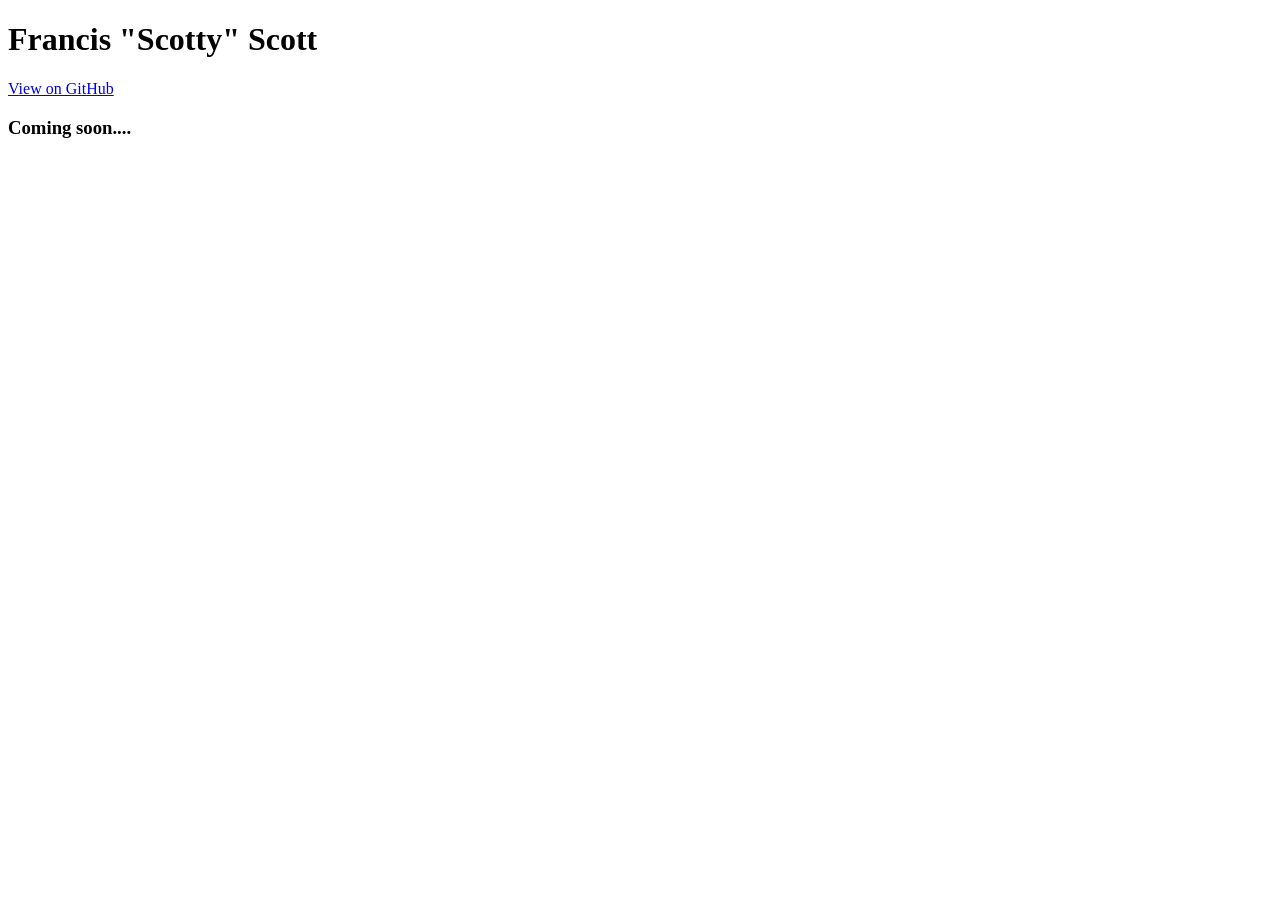
==== index.html @ 2405017f "Replace master branch with page content via GitHub" ====
<!DOCTYPE html>
<html>
  <head>
    <meta charset='utf-8'>
    <meta http-equiv="X-UA-Compatible" content="chrome=1">

    <link rel="stylesheet" type="text/css" href="stylesheets/stylesheet.css" media="screen">
    <link rel="stylesheet" type="text/css" href="stylesheets/github-dark.css" media="screen">
    <link rel="stylesheet" type="text/css" href="stylesheets/print.css" media="print">

    <title>Francis &quot;Scotty&quot; Scott by fwscott</title>
  </head>

  <body>

    <header>
      <div class="container">
        <h1>Francis &quot;Scotty&quot; Scott</h1>
        <h2></h2>

        <section id="downloads">
          <a href="https://github.com/fwscott" class="btn btn-github"><span class="icon"></span>View on GitHub</a>
        </section>
      </div>
    </header>

    <div class="container">
      <section id="main_content">
        <h3>
<a id="coming-soon" class="anchor" href="#coming-soon" aria-hidden="true"><span class="octicon octicon-link"></span></a>Coming soon....</h3>
      </section>
    </div>

              <script type="text/javascript">
            var gaJsHost = (("https:" == document.location.protocol) ? "https://ssl." : "http://www.");
            document.write(unescape("%3Cscript src='" + gaJsHost + "google-analytics.com/ga.js' type='text/javascript'%3E%3C/script%3E"));
          </script>
          <script type="text/javascript">
            try {
              var pageTracker = _gat._getTracker("UA-170474-1");
            pageTracker._trackPageview();
            } catch(err) {}
          </script>

  </body>
</html>
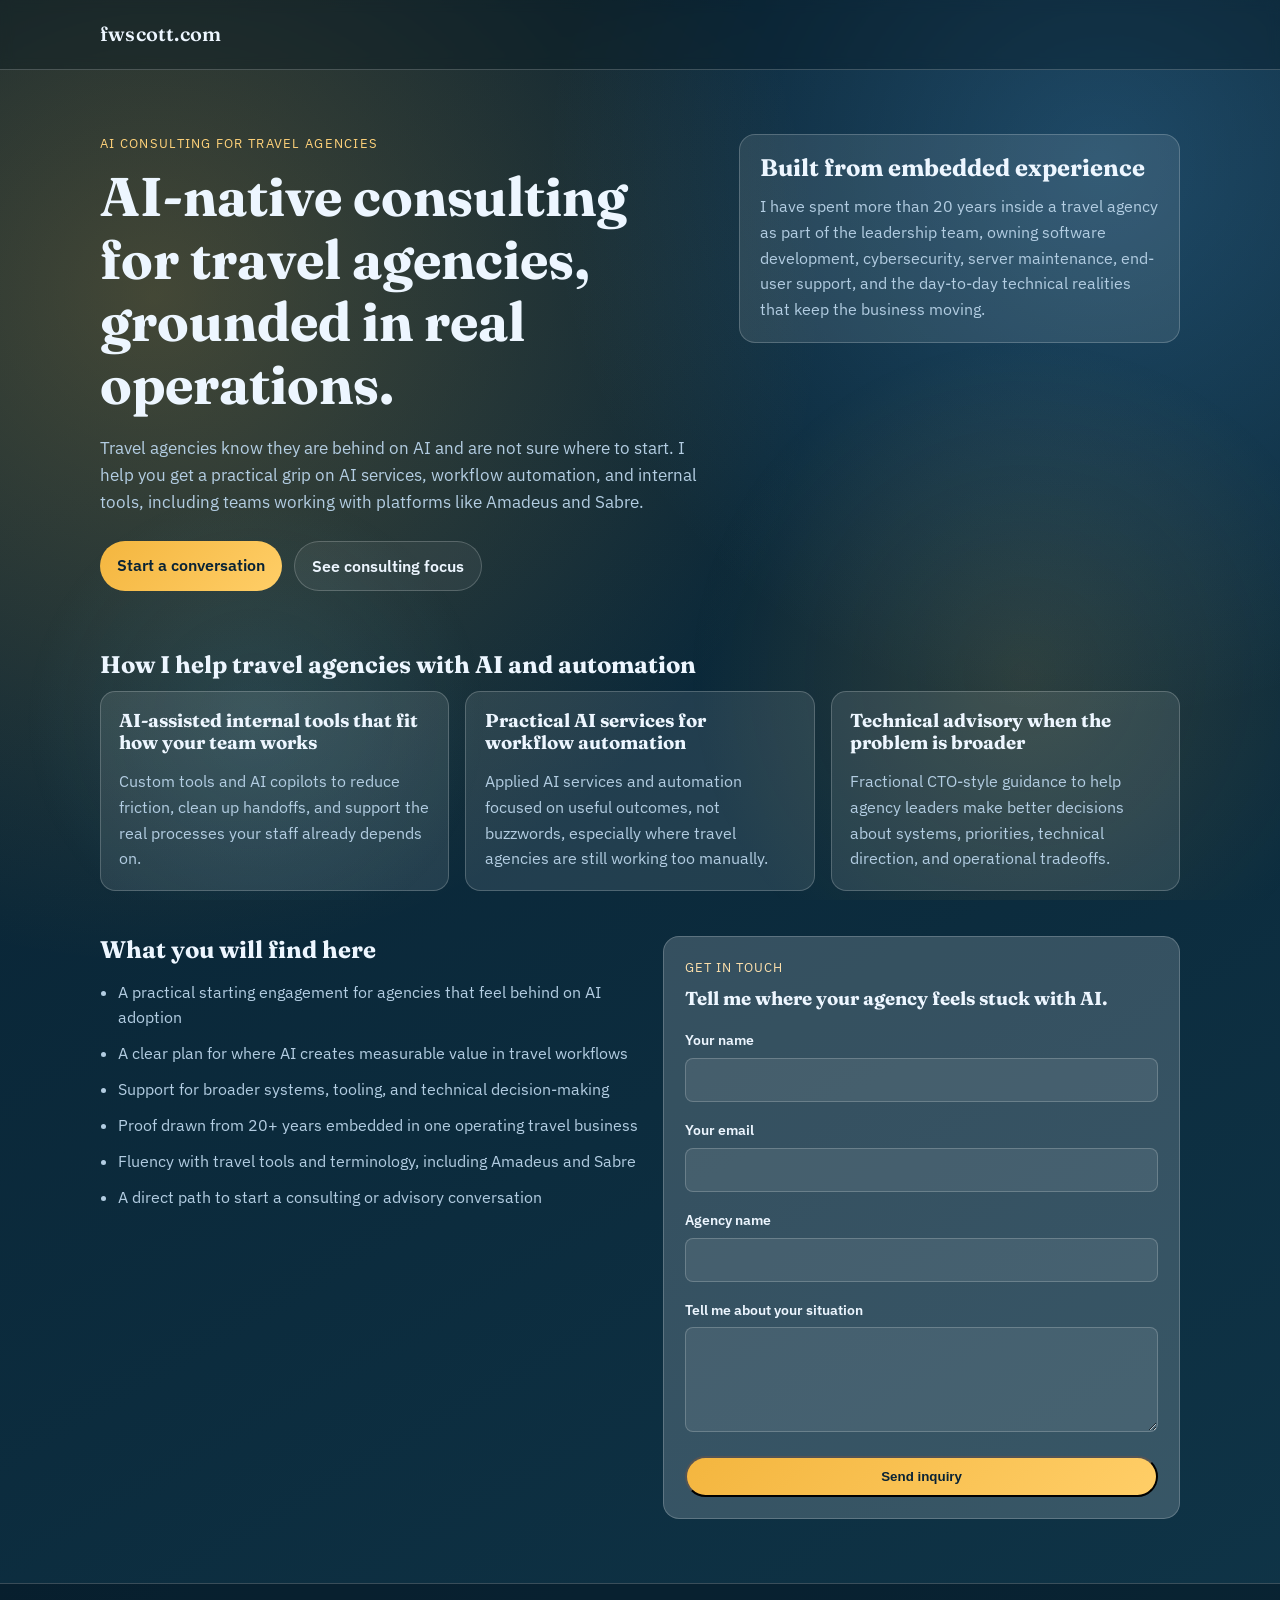
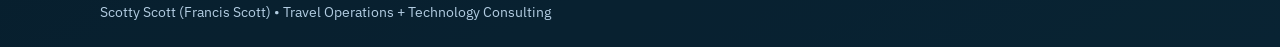
==== commit bab72937: "add consuting" ====
--- a/index.html
+++ b/index.html
@@ -1,46 +1,36 @@
 <!DOCTYPE html>
-<html>
-  <head>
-    <meta charset='utf-8'>
-    <meta http-equiv="X-UA-Compatible" content="chrome=1">
+<html lang="en">
 
-    <link rel="stylesheet" type="text/css" href="stylesheets/stylesheet.css" media="screen">
-    <link rel="stylesheet" type="text/css" href="stylesheets/github-dark.css" media="screen">
-    <link rel="stylesheet" type="text/css" href="stylesheets/print.css" media="print">
+<head>
+  <meta charset="utf-8">
+  <meta name="viewport" content="width=device-width, initial-scale=1">
+  <meta http-equiv="X-UA-Compatible" content="chrome=1">
+  <meta name="description"
+    content="Scotty Scott (Francis Scott) provides AI-native consulting for travel agencies, combining practical AI services with workflow automation, internal tools, and technical advisory.">
+  <meta name="robots" content="index,follow">
+  <meta name="theme-color" content="#151515">
+  <meta property="og:type" content="website">
+  <meta property="og:site_name" content="fwscott.com">
+  <meta property="og:title" content="Scotty Scott | Travel Technology and Consulting">
+  <meta property="og:description"
+    content="AI-native consulting for travel agencies and product work focused on practical systems, automation, advisory, and measurable outcomes.">
+  <meta property="og:url" content="https://www.fwscott.com/">
+  <meta name="twitter:card" content="summary">
+  <meta name="twitter:title" content="Scotty Scott | Travel Technology and Consulting">
+  <meta name="twitter:description"
+    content="AI-native consulting for travel agencies and product work focused on practical systems, automation, advisory, and measurable outcomes.">
+  <link rel="canonical" href="https://www.fwscott.com/">
 
-    <title>Francis &quot;Scotty&quot; Scott by fwscott</title>
-  </head>
+  <link rel="stylesheet" type="text/css" href="stylesheets/stylesheet.css" media="screen">
+  <link rel="stylesheet" type="text/css" href="stylesheets/github-dark.css" media="screen">
+  <link rel="stylesheet" type="text/css" href="stylesheets/print.css" media="print">
 
-  <body>
+  <title>Scotty Scott | Travel Technology and Consulting</title>
+  <meta http-equiv="refresh" content="0; url=/consulting/">
+</head>
 
-    <header>
-      <div class="container">
-        <h1>Francis &quot;Scotty&quot; Scott</h1>
-        <h2></h2>
+<body>
+  <p>Redirecting to <a href="/consulting/">consulting page</a>...</p>
+</body>
 
-        <section id="downloads">
-          <a href="https://github.com/fwscott" class="btn btn-github"><span class="icon"></span>View on GitHub</a>
-        </section>
-      </div>
-    </header>
-
-    <div class="container">
-      <section id="main_content">
-        <h3>
-<a id="coming-soon" class="anchor" href="#coming-soon" aria-hidden="true"><span class="octicon octicon-link"></span></a>Coming soon....</h3>
-      </section>
-    </div>
-
-              <script type="text/javascript">
-            var gaJsHost = (("https:" == document.location.protocol) ? "https://ssl." : "http://www.");
-            document.write(unescape("%3Cscript src='" + gaJsHost + "google-analytics.com/ga.js' type='text/javascript'%3E%3C/script%3E"));
-          </script>
-          <script type="text/javascript">
-            try {
-              var pageTracker = _gat._getTracker("UA-170474-1");
-            pageTracker._trackPageview();
-            } catch(err) {}
-          </script>
-
-  </body>
-</html>
+</html>
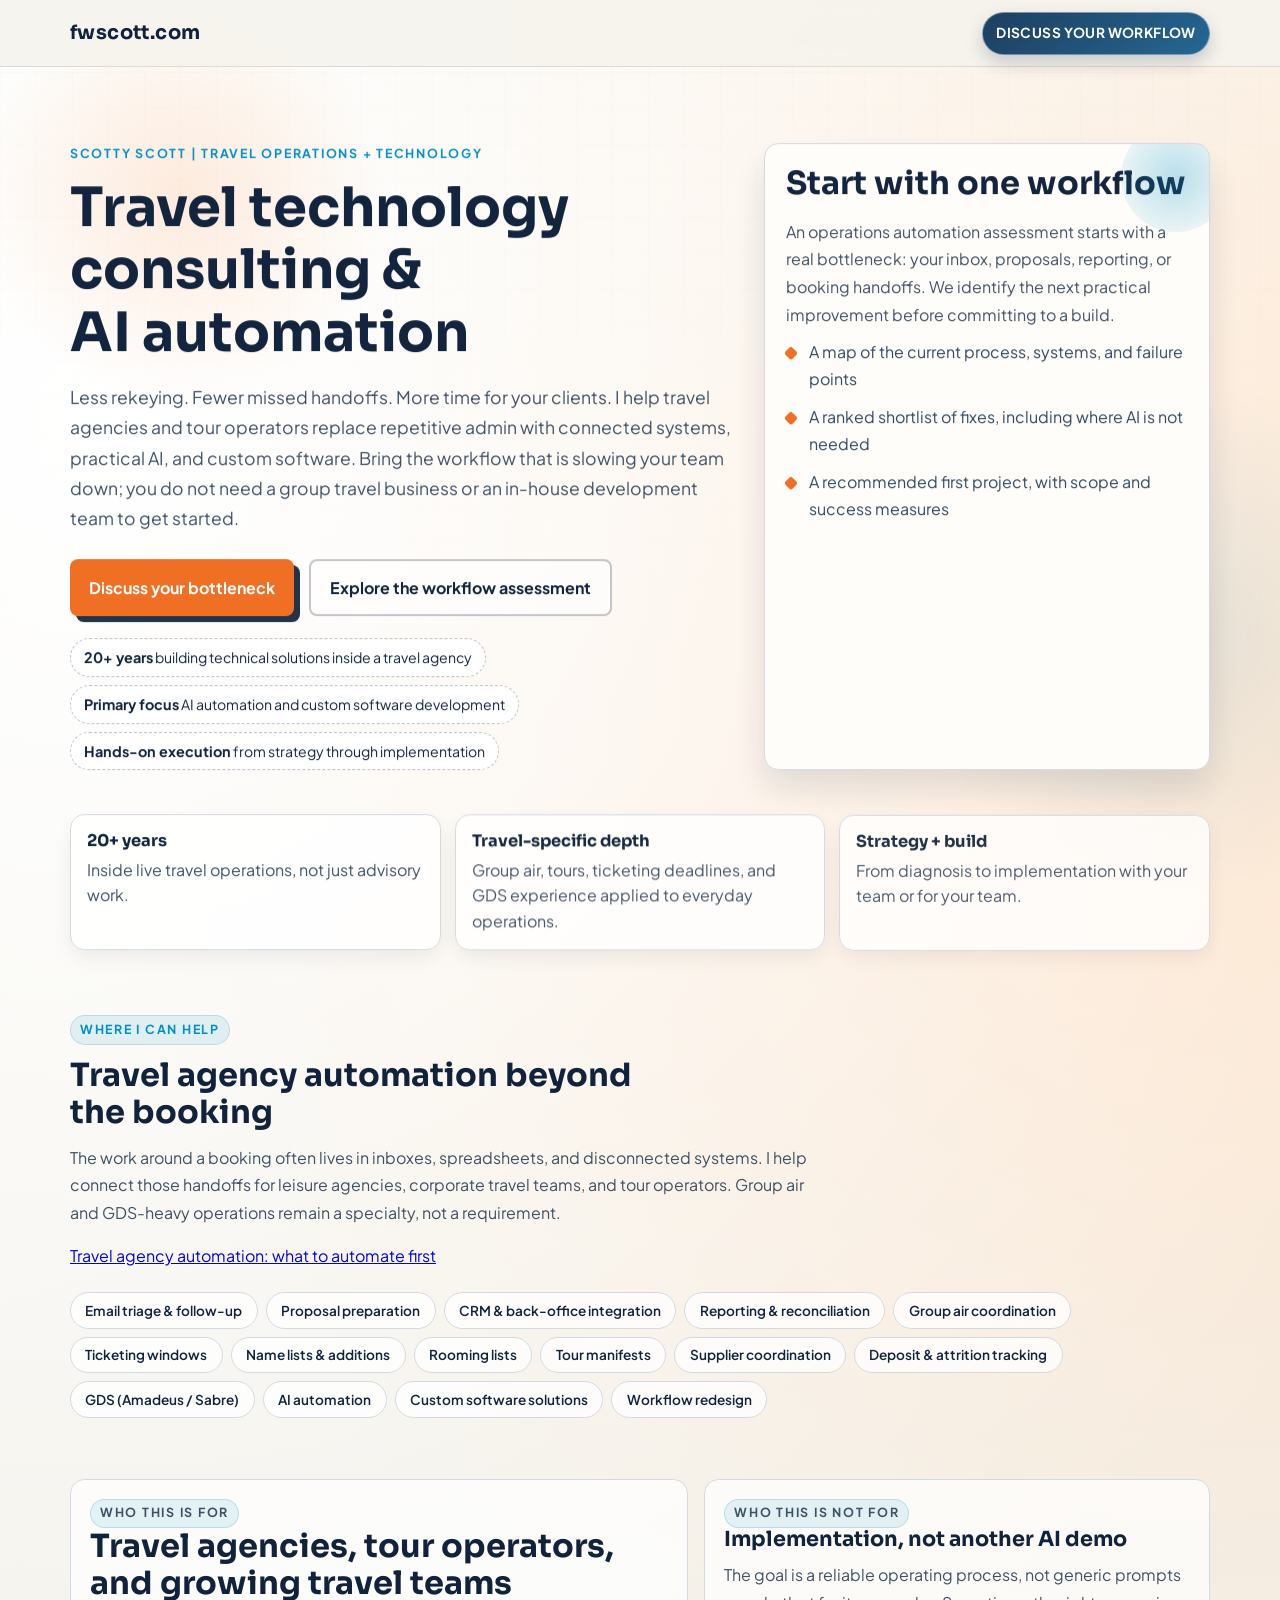
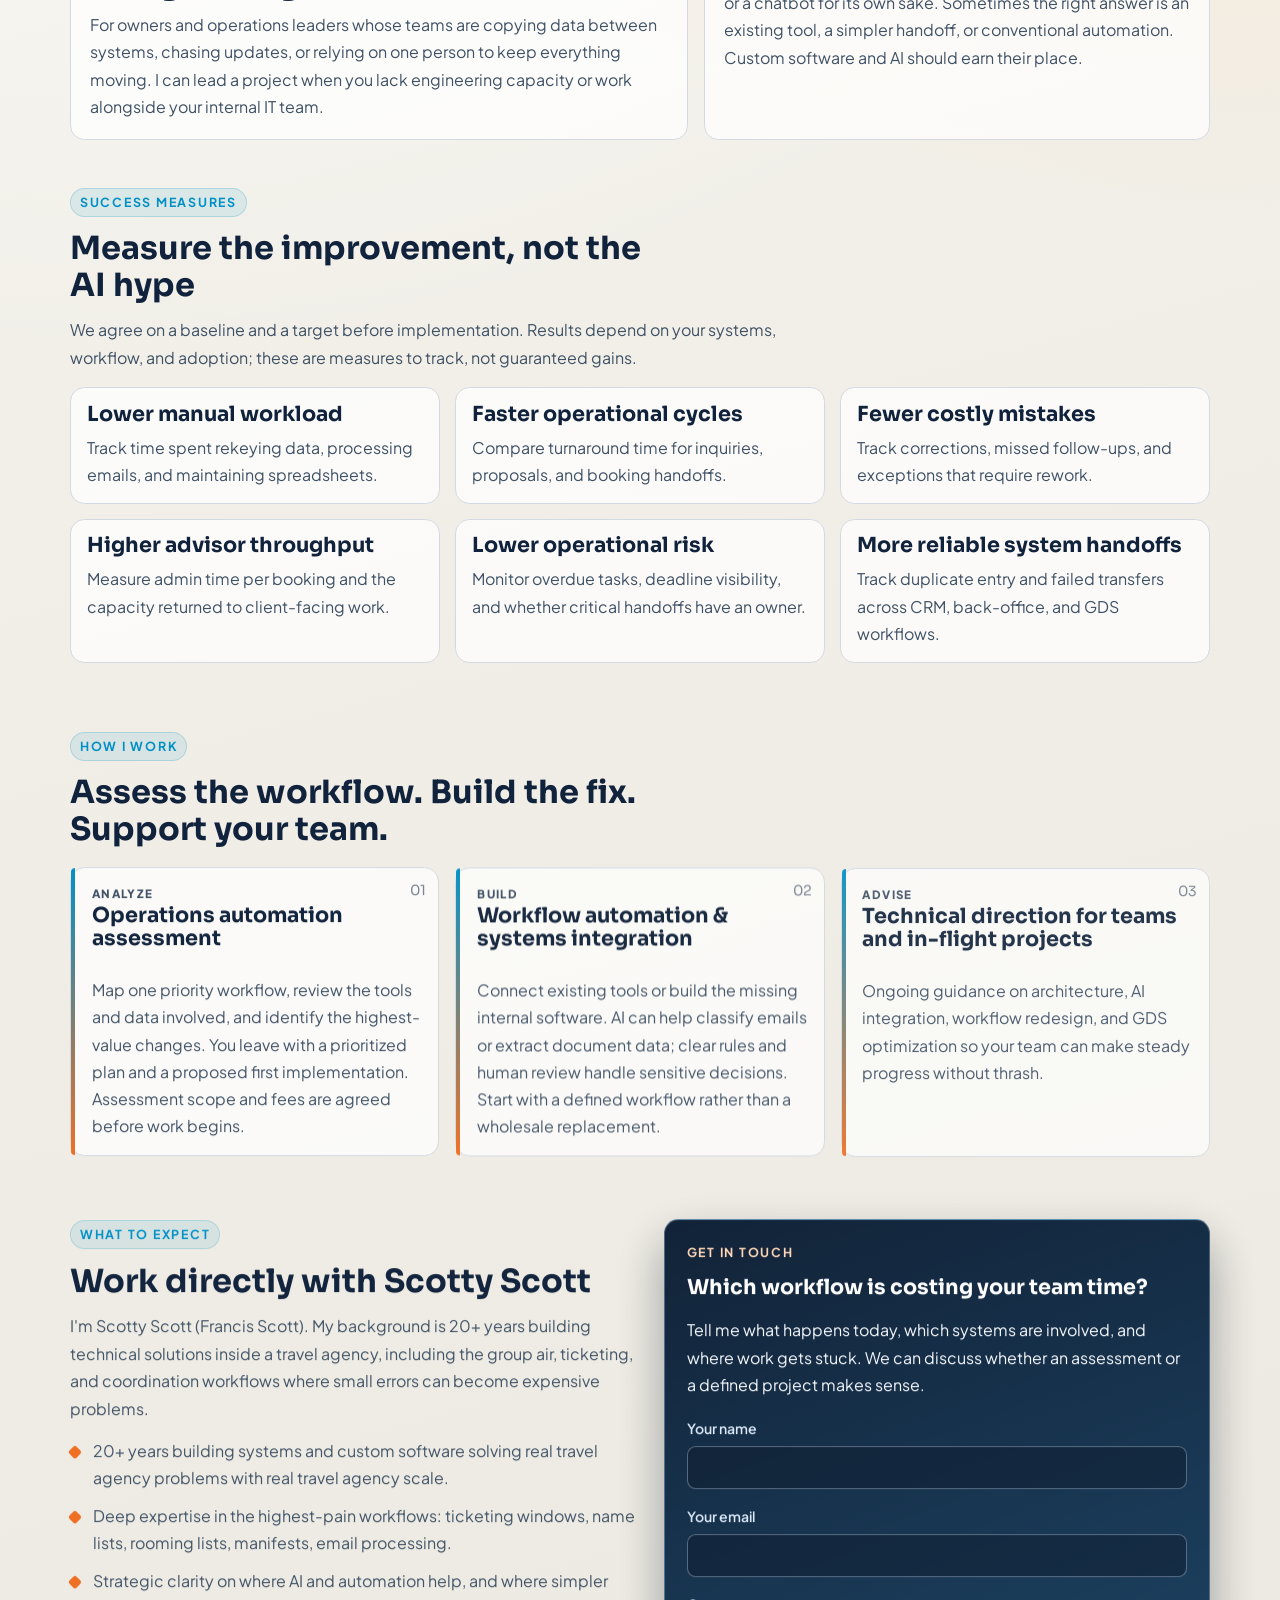
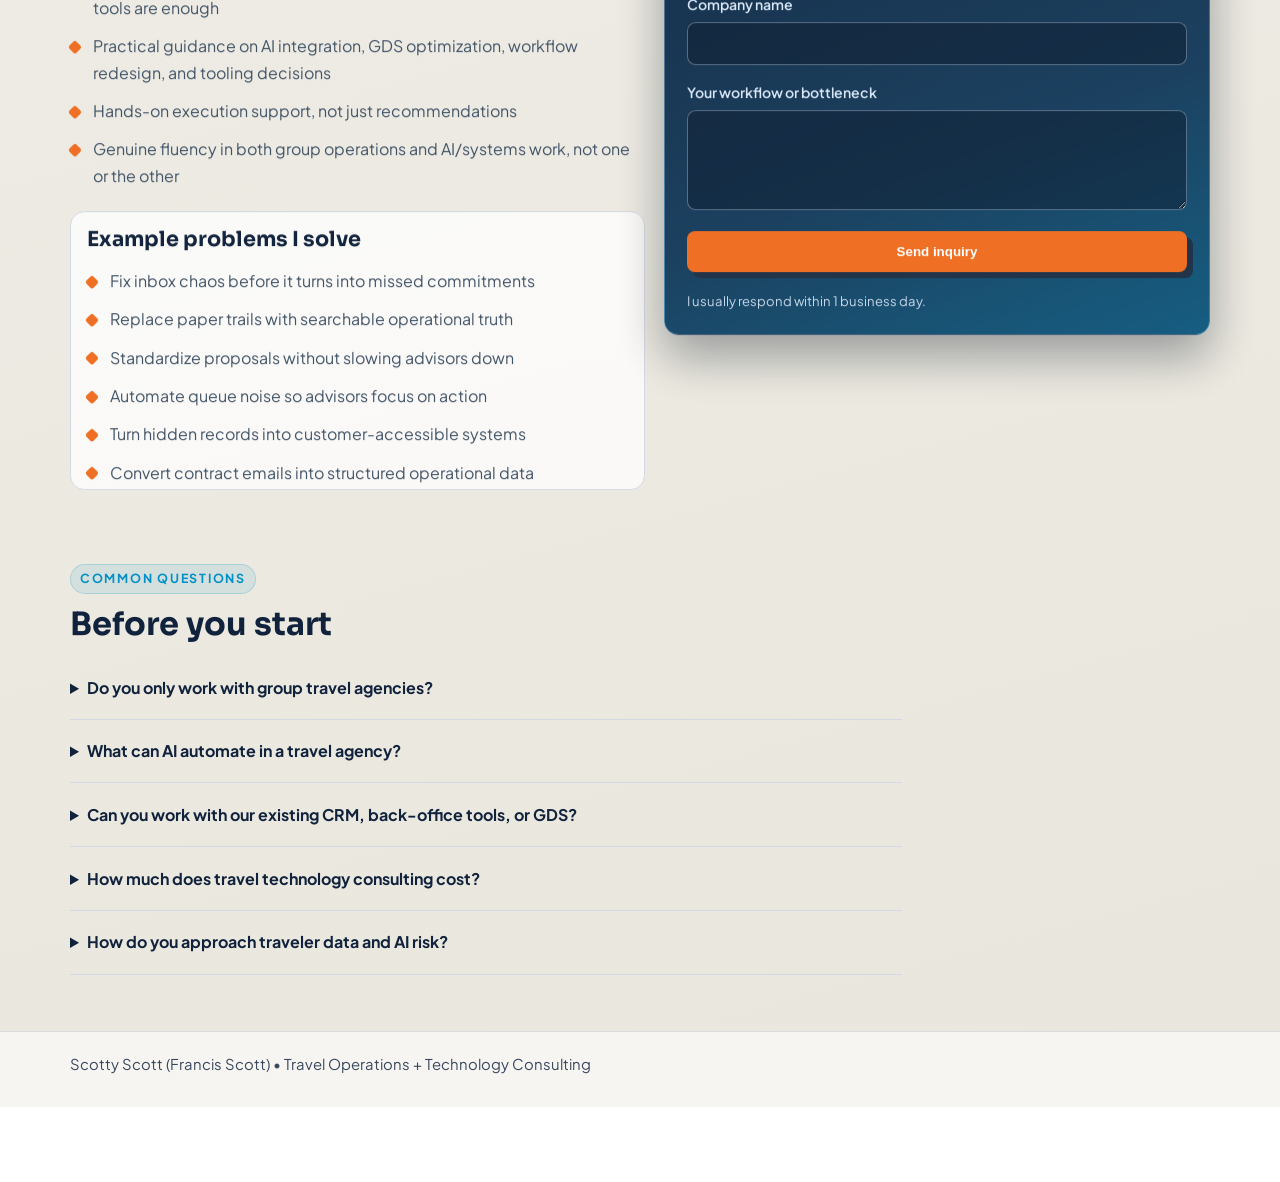
==== commit 5b30d2bc: "Refactor consulting content and styles for clarity, add FAQ section, and implement new automation gu" ====
--- a/index.html
+++ b/index.html
@@ -14,12 +14,12 @@
   <meta property="og:title" content="Scotty Scott | Travel Technology and Consulting">
   <meta property="og:description"
     content="AI-native consulting for travel agencies and product work focused on practical systems, automation, advisory, and measurable outcomes.">
-  <meta property="og:url" content="https://www.fwscott.com/">
+  <meta property="og:url" content="https://www.fwscott.com/consulting/">
   <meta name="twitter:card" content="summary">
   <meta name="twitter:title" content="Scotty Scott | Travel Technology and Consulting">
   <meta name="twitter:description"
     content="AI-native consulting for travel agencies and product work focused on practical systems, automation, advisory, and measurable outcomes.">
-  <link rel="canonical" href="https://www.fwscott.com/">
+  <link rel="canonical" href="https://www.fwscott.com/consulting/">
 
   <link rel="stylesheet" type="text/css" href="stylesheets/stylesheet.css" media="screen">
   <link rel="stylesheet" type="text/css" href="stylesheets/github-dark.css" media="screen">
